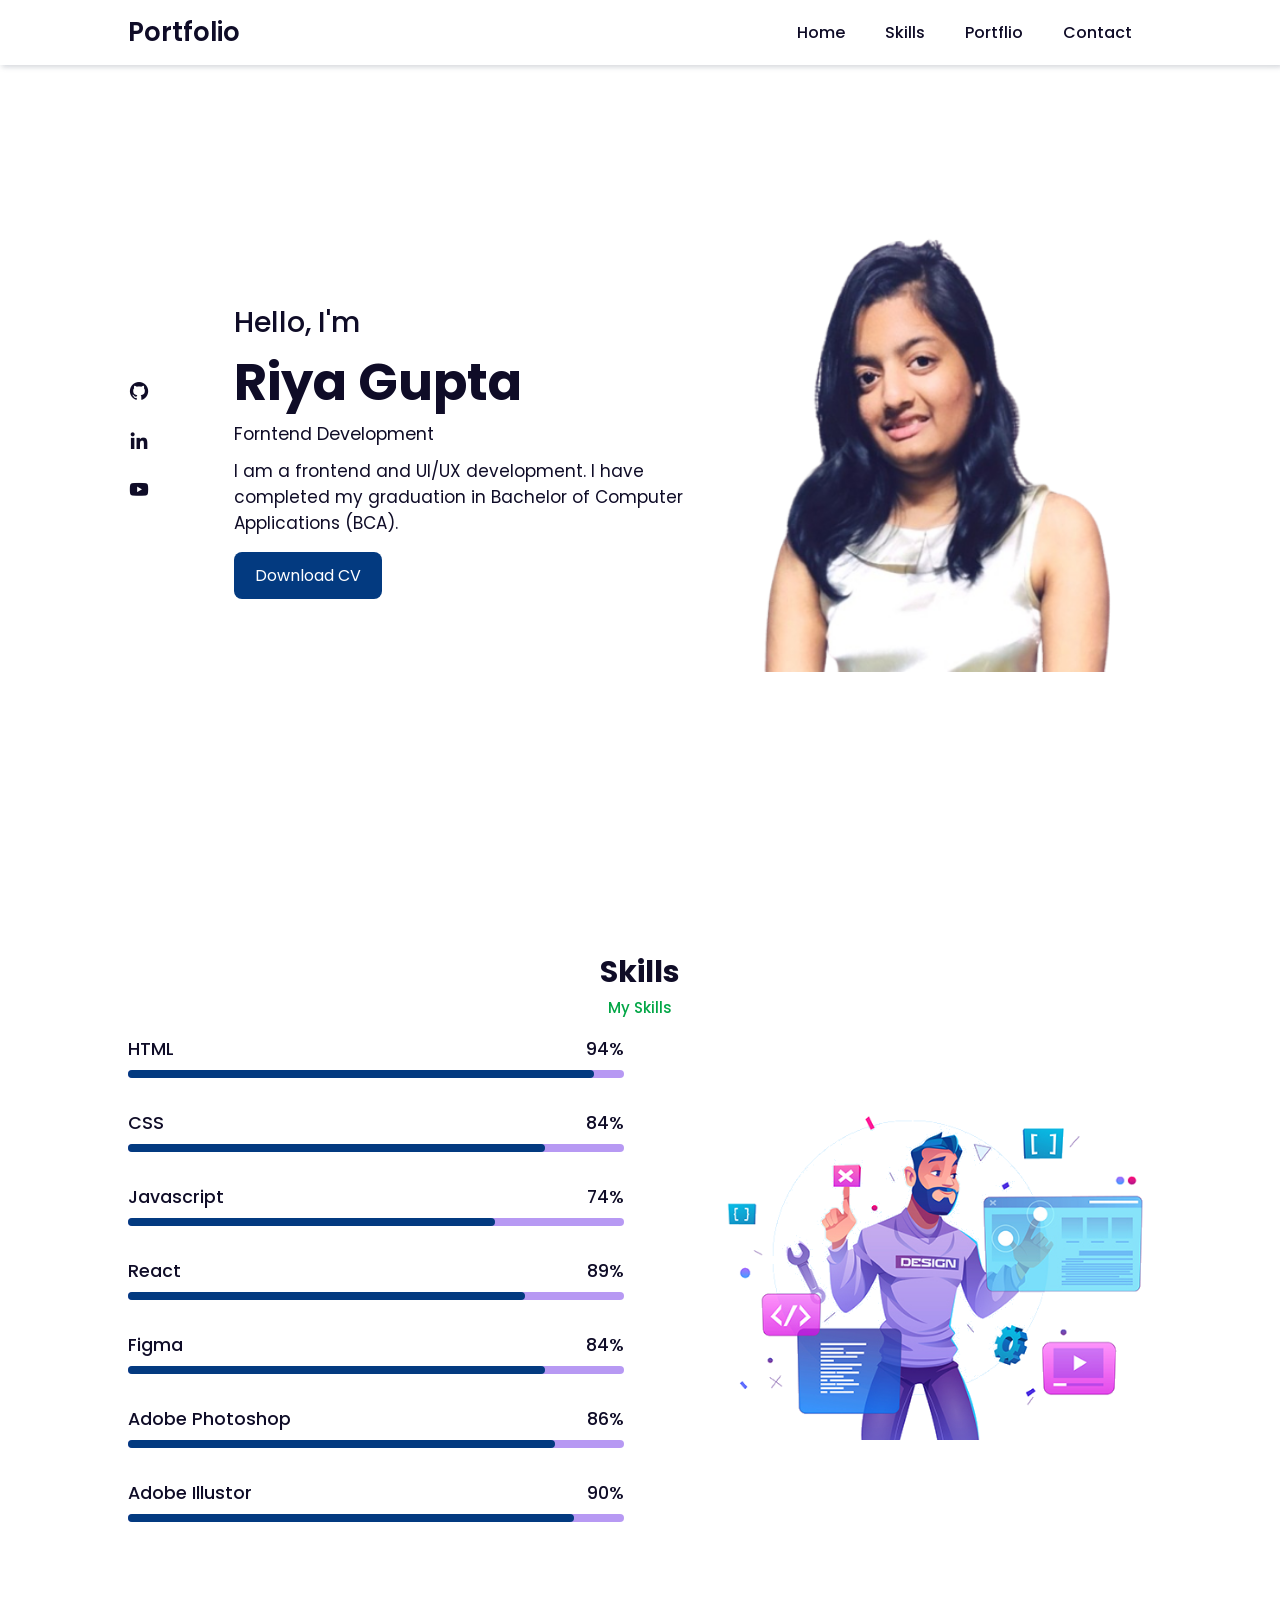
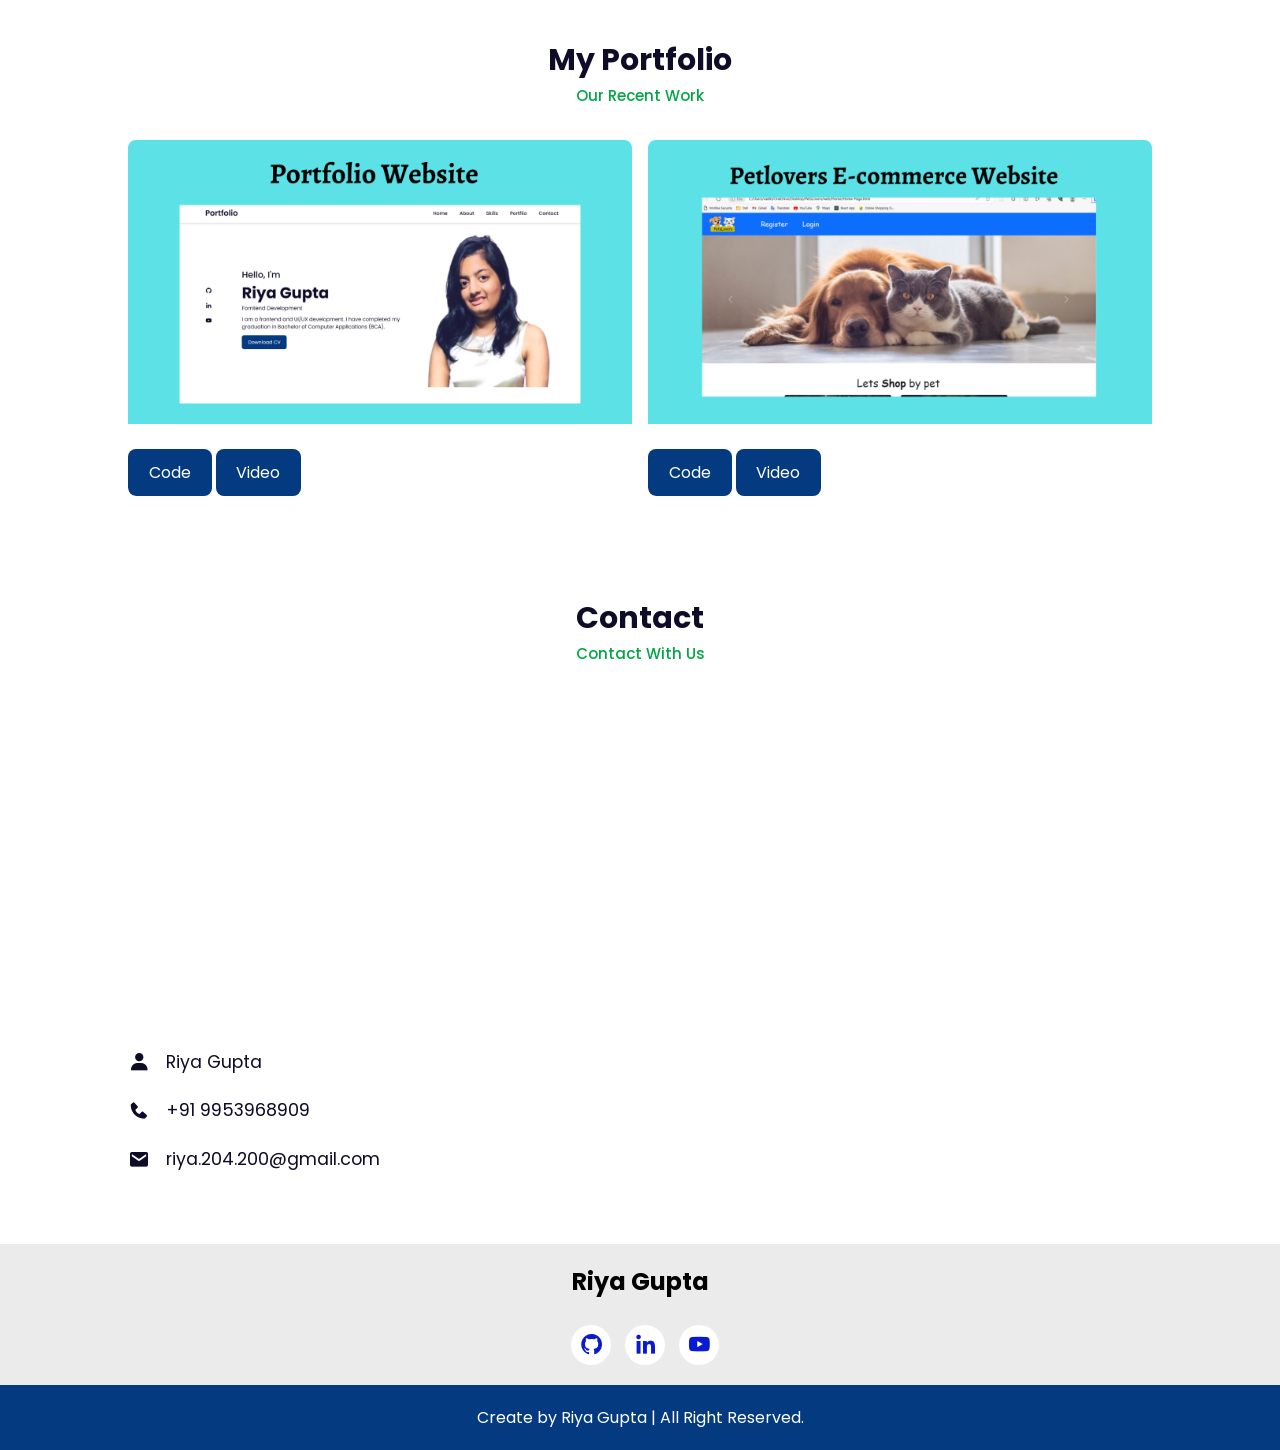
==== Home.html @ 0b8ed21f "update" ====
<!DOCTYPE html>
<html lang="en">

<head>

    <meta http-equiv="X-UA-Compatible" content="IE=edge">
    <meta name="viewport" content="width=device-width, initial-scale=1.0">
    <title> Portflio </title>
    <link rel="preload" as="image"
        imagesrcset="https://blog.thesimplifieddev.com/wp-content/uploads/2023/01/Portfolio-1-1024x510.jpg 1024w, https://blog.thesimplifieddev.com/wp-content/uploads/2023/01/Portfolio-1-1200x598.jpg 1200w, https://blog.thesimplifieddev.com/wp-content/uploads/2023/01/Portfolio-1.jpg 1324w"
        imagesizes="(max-width: 860px) 100vw, 860px" />
    <link rel="preload" as="font"
        href="https://blog.thesimplifieddev.com/wp-content/themes/smart-mag/css/icons/fonts/ts-icons.woff2?v2.4"
        type="font/woff2" crossorigin="anonymous" />
    <link rel="stylesheet" href="style.css">
    <link rel="stylesheet" href="https://cdnjs.cloudflare.com/ajax/libs/font-awesome/6.4.2/css/all.min.css"
        integrity="sha512-z3gLpd7yknf1YoNbCzqRKc4qyor8gaKU1qmn+CShxbuBusANI9QpRohGBreCFkKxLhei6S9CQXFEbbKuqLg0DA=="
        crossorigin="anonymous" referrerpolicy="no-referrer" />
    <link rel="shortcut icon" type="image/x-icon">
    <link href="https://cdn.jsdelivr.net/npm/boxicons@2.1.4/css/boxicons.min.css" rel="stylesheet">
    <link data-minify="1" rel="stylesheet"
        href="https://blog.thesimplifieddev.com/wp-content/cache/min/1/npm/boxicons@latest/css/boxicons.min.css?ver=1680857252">
</head>

<body>
    <!-------- Navigation Bar -------->
    <header>
        <a href="" class="logo">Portfolio</a>
        <div class="bx bx-menu" id="menu-icon"></div>
        <ul class="navbar">
            <li><a href="#home">Home</a></li>
            <li><a href="#skills">Skills</a></li>
            <li><a href="#portfolio">Portflio</a></li>
            <li><a href="#contact">Contact</a></li>
        </ul>
    </header>

    <!-------- Home -------->

    <section class="home" id="home">
        <div class="social">
            <a href="https://github.com/riyagupta20" target="_blank"><i class="bx bxl-github"></i></a>
            <a href="https://www.linkedin.com/in/riya-gupta-587297219/" target="_blank"><i class="bx bxl-linkedin"></i></a>
            <a href="https://www.youtube.com/@bhrvcoding8507" target="_blank"><i class="bx bxl-youtube"></i></a>
        </div>
        <div class="home-img">
            <img src="Images/user.png">
        </div>
        <div class="home-text">
            <span>Hello, I'm</span>
            <h1>Riya Gupta</h1>
            <h2>Forntend Development</h2>
            <p style="font-size: 17px;">I am a frontend and UI/UX development. I have completed my graduation in Bachelor of Computer
                Applications (BCA).</p>
            <a href="" class="btn">Download CV</a>
        </div>
    </section>

    <!-------- Skills -------->

    <section class="skills" id="skills">
        <div class="heading">
            <h2>Skills</h2>
            <span>My Skills</span>
        </div>
        <div class="skills-container">
            <div class="bars">
                <div class="bars-box">
                    <h3>HTML</h3>
                    <span>94%</span>
                    <div class="light-bar">
                        <div class="percent-bar html-bar"></div>
                    </div>
                </div>
                <div class="bars-box">
                    <h3>CSS</h3>
                    <span>84%</span>
                    <div class="light-bar"></div>
                    <div class="percent-bar css-bar"></div>
                </div>
                <div class="bars-box">
                    <h3>Javascript</h3>
                    <span>74%</span>
                    <div class="light-bar"></div>
                    <div class="percent-bar js-bar"></div>
                </div>
                <div class="bars-box">
                    <h3>React</h3>
                    <span>89%</span>
                    <div class="light-bar"></div>
                    <div class="percent-bar react-bar"></div>
                </div>
                <div class="bars-box">
                    <h3>Figma</h3>
                    <span>84%</span>
                    <div class="light-bar"></div>
                    <div class="percent-bar figma-bar"></div>
                </div>
                <div class="bars-box">
                    <h3>Adobe Photoshop</h3>
                    <span>86%</span>
                    <div class="light-bar"></div>
                    <div class="percent-bar photoshop-bar"></div>
                </div>
                <div class="bars-box">
                    <h3>Adobe Illustor</h3>
                    <span>90%</span>
                    <div class="light-bar"></div>
                    <div class="percent-bar illustor-bar"></div>
                </div>
            </div>
            <div class="skills-img">
                <img src="Images/123.png">
            </div>
        </div>
    </section>

    <!-------- Portfolio -------->

    <section class="portfolio" id="portfolio">
        <div class="heading">
            <h2>My Portfolio</h2>
            <span>Our Recent Work</span>
        </div>
        <div class="portfolio-content">
            <div class="portfolio-img">
                <img src="Images/Portfolio.png">
                <a href="https://github.com/riyagupta20/Portfolio" target="_blank" class="btn" style="margin-top: 5%;">Code</a>
                <a href="https://youtu.be/9Rh3gI2xFD0" target="_blank" class="btn" style="margin-top: 5%;">Video</a>
            </div>
            <div class="portfolio-img">
                <img src="Images/Portfolio1.png">
                <a href="https://github.com/riyagupta20/Petlovers-ecommerce-website" target="_blank" class="btn" style="margin-top: 5%;">Code</a>
                <a href="https://youtu.be/ftikjSPVSvY" target="_blank" class="btn" style="margin-top: 5%;">Video</a>
            </div>
        </div>
    </section>

    <!-------- Contact -------->

    <section class="contact" id="contact">
        <div class="heading">
            <h2>Contact</h2>
            <span>Contact With Us</span>
        </div>
        <div class="contact-container" >
            <div class="contact-img">
                <iframe src="https://www.google.com/maps/embed?pb=!1m18!1m12!1m3!1d3499.3540834877213!2d77.11524052522844!3d28.70896238060623!2m3!1f0!2f0!3f0!3m2!1i1024!2i768!4f13.1!3m3!1m2!1s0x390d0158f834e853%3A0x3e9949b834903711!2sSector%207%2C%20Rohini%2C%20Delhi%2C%20110085!5e0!3m2!1sen!2sin!4v1696503724364!5m2!1sen!2sin" 
                width="100%" height="360" style="border:0;" allowfullscreen="" loading="lazy" 
                referrerpolicy="no-referrer-when-downgrade"></iframe>
            </div>
            <div class="information">
                <div class="info-box">
                    <i class="bx bxs-user"></i>
                    <span>Riya Gupta</span>
                </div>
                <div class="info-box">
                    <i class="bx bxs-phone"></i>
                    <span>+91 9953968909</span>
                </div>
                <div class="info-box">
                    <i class="bx bxs-envelope"></i>
                    <span>riya.204.200@gmail.com</span>
                </div>
            </div>
        </div>
    </section>

    <!-------- Footer -------->

    <div class="footer">
        <h2>Riya Gupta</h2>
        <div class="footer-social">
            <a href="https://github.com/riyagupta20" target="_blank"><i class="bx bxl-github"></i></a>
            <a href="https://www.linkedin.com/in/riya-gupta-587297219/" target="_blank"><i class="bx bxl-linkedin"></i></a>
            <a href="https://www.youtube.com/@bhrvcoding8507" target="_blank"><i class="bx bxl-youtube"></i></a>
        </div>
    </div>
    <div class="copyright">
        <p>Create by Riya Gupta | All Right Reserved.</p>
    </div>
</body>
<script src="script.js"></script>
</html>
---- style.css ----
/* Google Fonts */
@import url("https://fonts.googleapis.com/css2?family=Poppins:wght@200;300;400;500;600;700&display=swap");
* {
  margin: 0;
  padding: 0;
  box-sizing: border-box;
  list-style: none;
  text-decoration: none;
  scroll-behavior: smooth;
  scroll-padding-top: 2rem;
  font-family: "Poppins", sans-serif;
}
:root {
  --main-color: #033a80;
  --bg-color: #fff;
  --text-color: #0f0c27;
  --hover: hsl(260, 100%, 51%);
 
  --big-font: 3.2rem;
  --medium-font: 1.8rem;
  --p-font: 0.941rem;
}
section {
  padding: 50px 10%;
}
body.active {
  --text-color: #fff;
  --bg-color: #0f0c27;
}
body {
  background: var(--bg-color);
  color: var(--text-color);
}
*::selection {
  color: var(--bg-color);
  background: var(--main-color);
}
.heading {
  text-align: center;
}
.heading h2 {
  font-size: 30px;
}
 
.heading span {
  font-size: var(--p-font);
  color: rgb(2, 166, 70);
}
header {
  position: fixed;
  width: 100%;
  top: 0;
  right: 0;
  z-index: 1000;
  display: flex;
  align-items: center;
  justify-content: space-between;
  background: var(--bg-color);
  padding: 13px 10%;
  transition: 0.2s;
  box-shadow: -3px -3px 7px #ffffff73,
				2px 2px 5px rgba(94, 104, 121, 0.288);
}
header.shadow {
  box-shadow: 0 0 4px rgb(14 55 54 / 15%);
}
.logo {
  font-size: 1.61rem;
  font-weight: 600;
  color: var(--text-color);
}
.navbar {
  display: flex;
}
.navbar a {
  font-size: 1rem;
  padding: 10px 20px;
  color: var(--text-color);
  font-weight: 500;
}
.navbar a:hover {
  color: var(--hover);
}
#menu-icon {
  font-size: 24px;
  cursor: pointer;
  z-index: 10001;
  display: none;
}
.home {
  position: relative;
  width: 100%;
  min-height: 100vh;
  display: grid;
  grid-template-columns: 0.2fr 1fr 1fr;
  align-items: center;
  gap: 1rem;
}
.home-img {
  order: 3;
}
.home-img img {
  width: 100%;
}
.home-text span {
  font-size: var(--medium-font);
  font-weight: 500;
}
.home-text h1 {
  font-size: var(--big-font);
}
.home-text h2 {
  font-size: 1.1rem;
  font-weight: 400;
}
.home-text p {
  font-size: var(--p-font);
  font-weight: 400;
  margin: 0.7rem 0 1rem;
}
.social {
  display: flex;
  flex-direction: column;
}
.social a {
  margin-bottom: 1rem;
  font-size: 22px;
  color: var(--text-color);
}
.social a:hover {
  color: var(--hover);
}
.btn {
  display: inline-block;
  background: var(--main-color);
  color: #fff;
  padding: 0.7rem 1.3rem;
  border-radius: 0.5rem;
}
.btn:hover {
  background: var(--hover);
}
.information {
  justify-content: center;
  place-items: center;
  margin: 1rem 0 1.4rem;
}
.information .info-box {
  display: flex;
  align-items: center;
  margin-bottom: 1.4rem;
}
.information .info-box .bx {
  font-size: 22px;
}
.information .info-box span {
  font-weight: 400;
  margin-left: 1rem;
}
.skills-container {
  display: grid;
  grid-template-columns: repeat(2, 1fr);
  align-items: center;
  gap: 2rem;
}
.skills-img img {
  width: 100%;
  padding-left: 4rem;
  object-position: center;
}
.bars-box {
  position: relative;
  display: flex;
  justify-content: space-between;
  align-items: center;
  padding: 1rem 0;
  margin-bottom: 1rem;
}
.bars-box h3,
span {
  font-size: 1.1rem;
  font-weight: 500;
}
.light-bar {
  position: absolute;
  bottom: 0;
  left: 0;
  width: 100%;
  height: 0.5rem;
  background: hsla(260, 100%, 44%, 0.4);
  border-radius: 0.5rem;
}
.percent-bar {
  position: absolute;
  bottom: 0;
  left: 0;
  height: 0.5rem;
  background: var(--main-color);
  border-radius: 0.5rem;
}
.html-bar {
  width: 94%;
}
.css-bar {
  width: 84%;
}
.js-bar {
  width: 74%;
}
.react-bar {
  width: 80%;
}
.figma-bar {
    width: 84%;
}
.photoshop-bar {
    width: 86%;
}
.illustor-bar {
    width: 90%;
}
.portfolio-content {
  display: grid;
  grid-template-columns: repeat(auto-fit, minmax(280px, auto));
  gap: 1rem;
  margin-top: 2rem;
}
.portfolio-img {
  overflow: hidden;
  border-radius: 0.5rem;
}
.portfolio-img img {
  width: 100%;
  display: block;
}
.portfolio-img img:hover {
  transform: scale(1.1);
  transition: 1s;
}
.contact-content {
  display: grid;
  grid-template-columns: repeat(auto-fit, minmax(200px, auto));
  justify-content: center;
  gap: 1rem;
  margin-top: 2rem;
}
.footer {
  display: grid;
  place-items: center;
  padding: 20px;
  background: #ebebeb;
  color: #000;
}
.footer h2 {
  font-size: 1.5rem;
  margin-bottom: 1.6rem;
}
.footer-social a i{
  color: rgb(10, 26, 208);
  font-size: 25px;
  margin-left: 10px;
  text-align: center;
  line-height: 40px;
  background-color: #fff;
  border-radius: 50%;
  width: 40px;
  height: 40px;
}
.copyright {
  padding: 20px;
  background: var(--main-color);
  text-align: center;
  color: #fff;
}
.copyright a{
  color: #22cf91;
}

/* Making Responsive */
@media (max-width: 991px) {
  header {
    padding: 18px 4%;
  }
  section {
    padding: 50px 4%;
  }
}
@media (max-width: 881px) {
  :root {
    --big-font: 2.7rem;
    --medium-font: 1.4rem;
  }
}
@media (max-width: 768px) {
  :root {
    --big-font: 2.4rem;
    --medium-font: 1.2rem;
  }
  header {
    padding: 11px 4%;
  }
  #menu-icon {
    display: initial;
    color: var(--text-color);
  }
  header .navbar {
    position: absolute;
    top: -500px;
    left: 0;
    right: 0;
    display: flex;
    flex-direction: column;
    background: var(--bg-color);
    box-shadow: 0 4px 4px rgb(0 0 0 / 10%);
    transition: 0.2s ease;
    text-align: center;
  }
  .navbar.active {
    top: 100%;
  }
  .navbar a {
    padding: 1.5rem;
    display: block;
    background: var(--bg-color);
  }
  .scroll-down {
    display: none;
  }
  .home {
    grid-template-columns: 0.5fr 3fr;
  }
  .home-text {
    grid-column: 1/3;
    padding-left: 1.4rem;
  }
  .home-img {
    order: initial;
  }
  .home-img img {
    margin-top: 2rem;
    width: 70%;
  }
  .skills-container {
    grid-template-columns: 1fr;
  }
  .skills-img img {
    width: 70%;
  }
  .skills-img {
    display: none;
  }
  .contact-container {
    margin-top: 2rem;
    grid-template-columns: 1fr;
  }
  .contact-img iframe{
    width: 100%;
    height: 300px;
  }
}
@media (max-width: 340px) {
  :root {
    --big-font: 1.7rem;
    --medium-font: 1.1rem;
  }
  .home-text span {
    font-size: 1rem;
  }
  .home-text h2 {
    font-size: 0.9rem;
    font-weight: 500;
  }
  .information .info-box span {
    font-size: 1rem;
  }
  .portfolio-content {
    grid-template-columns: repeat(auto-fit, minmax(200px, auto));
  }
}
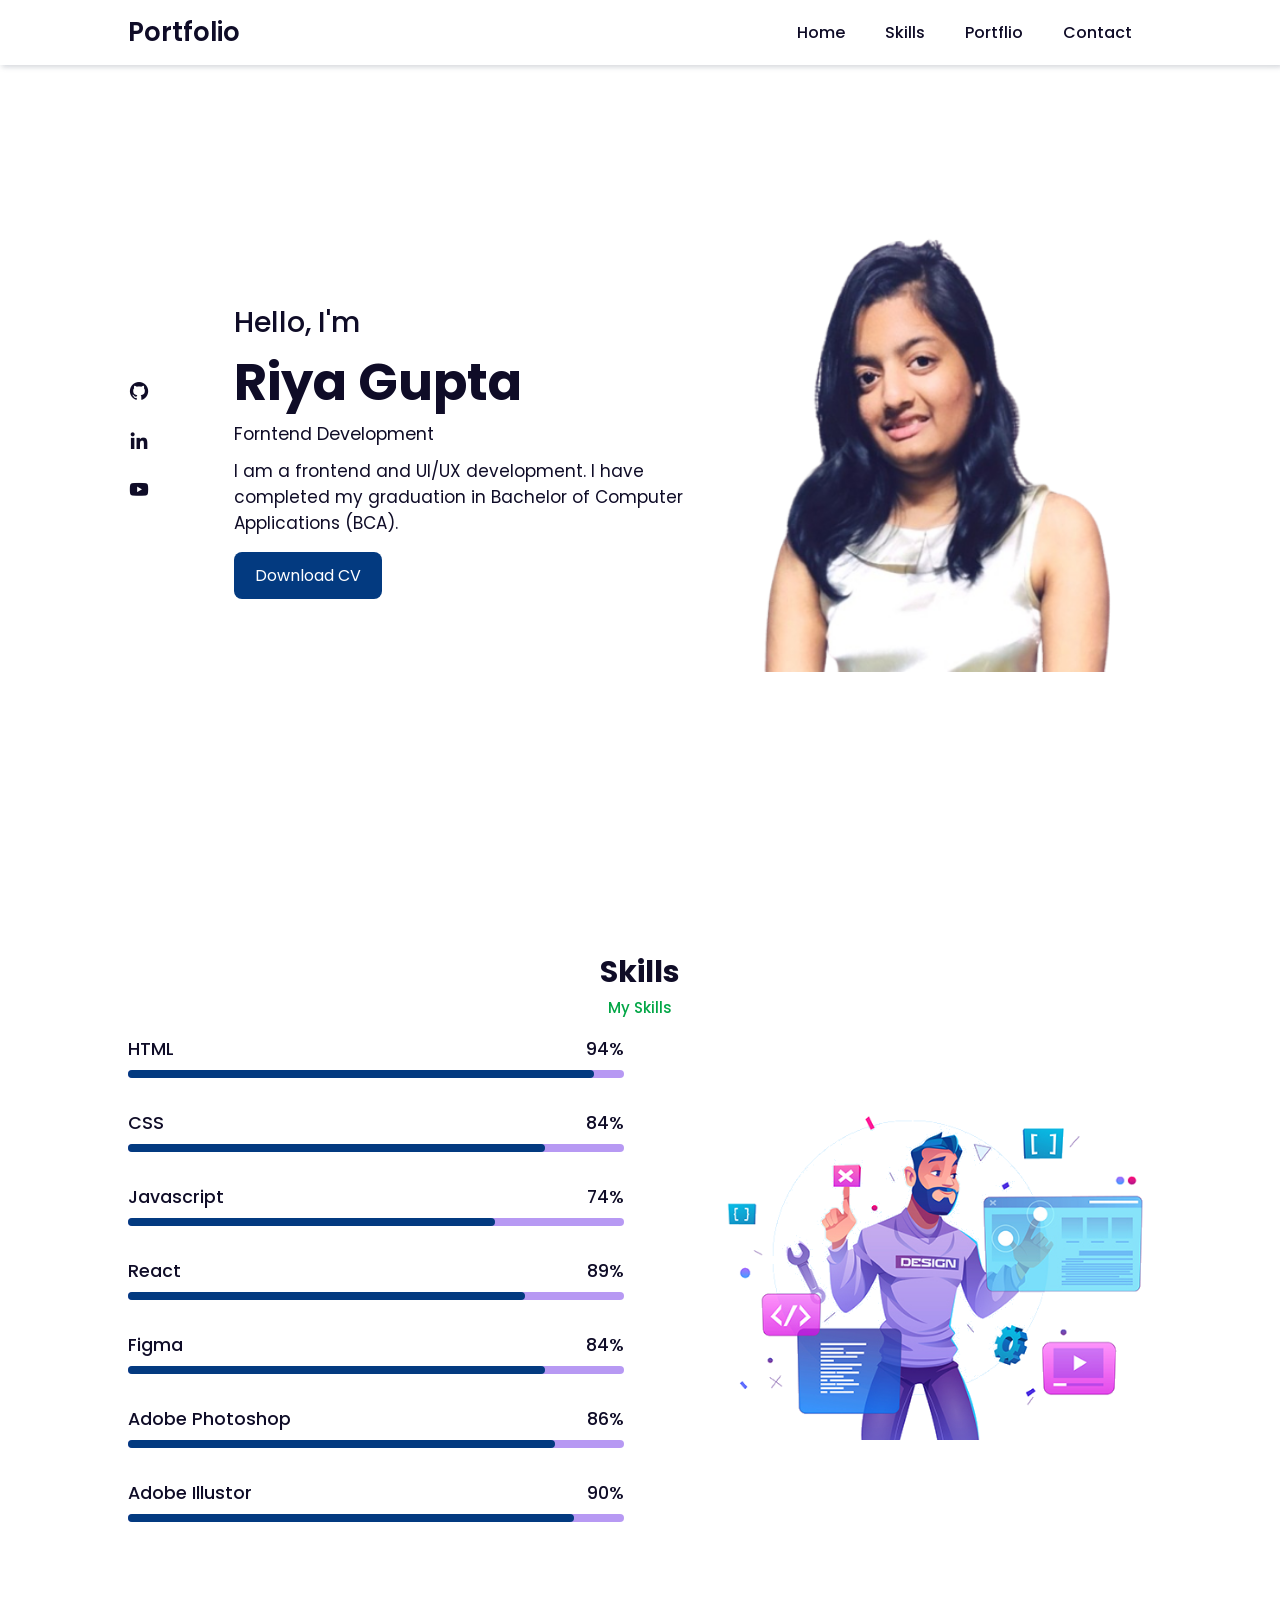
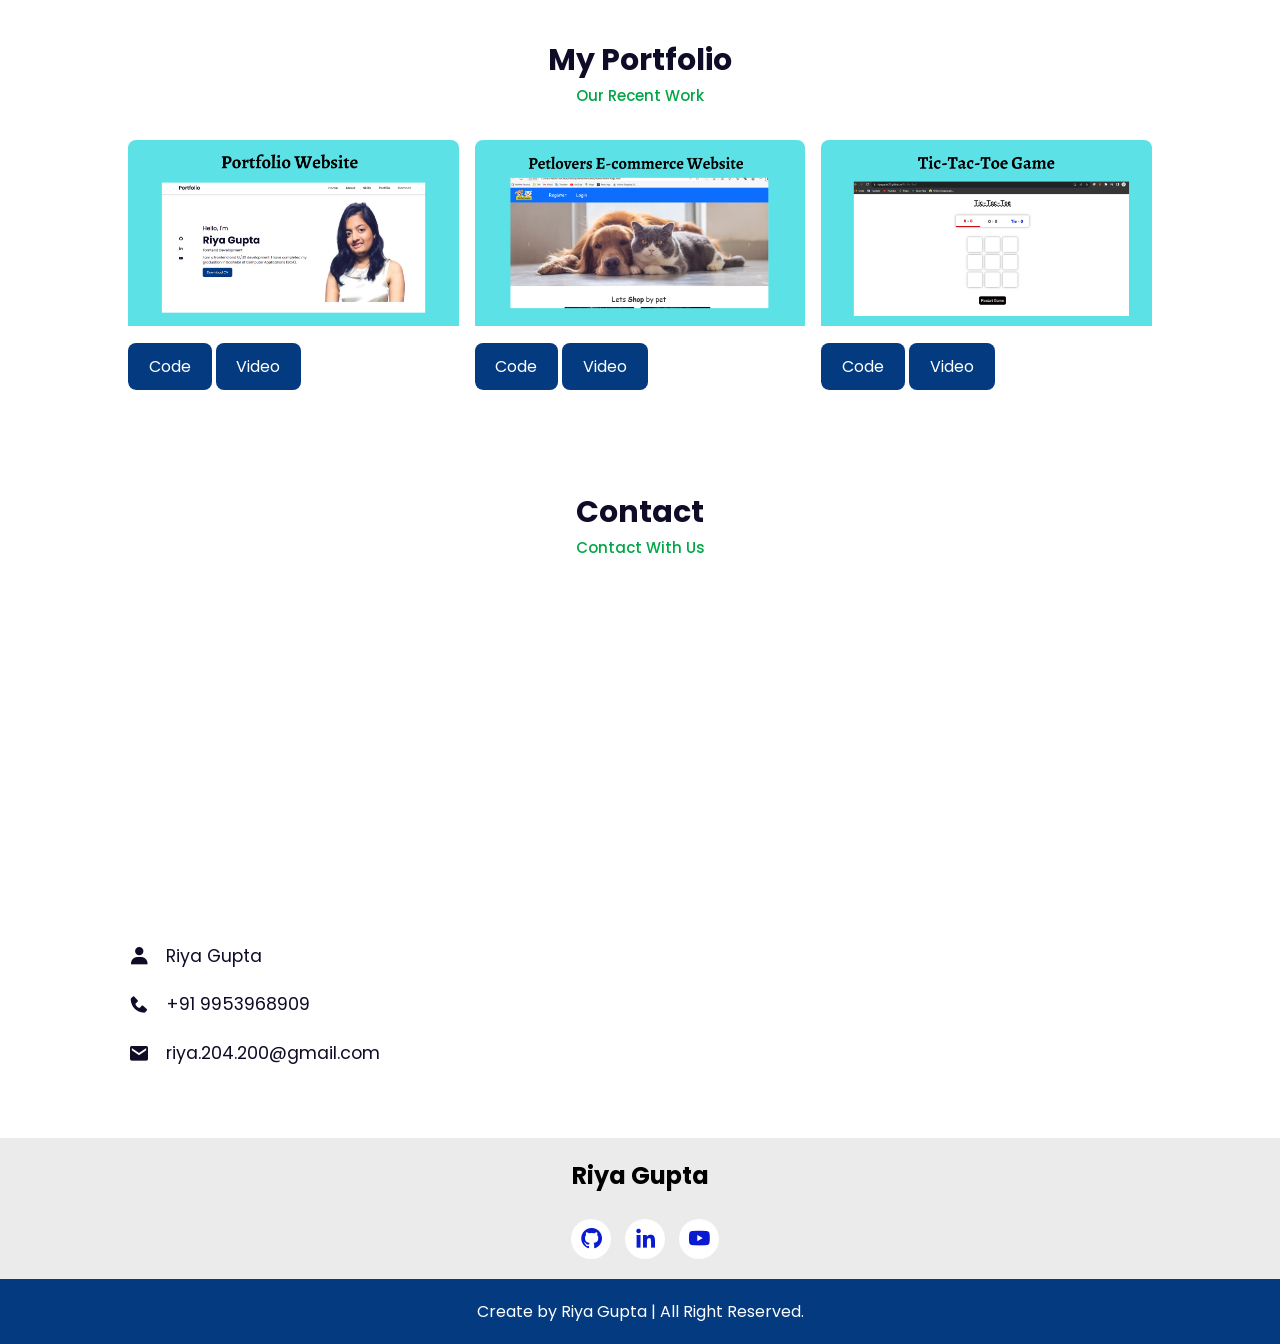
==== commit ef4c2b27: "update" ====
--- a/Home.html
+++ b/Home.html
@@ -133,6 +133,11 @@
                 <a href="https://github.com/riyagupta20/Petlovers-ecommerce-website" target="_blank" class="btn" style="margin-top: 5%;">Code</a>
                 <a href="https://youtu.be/ftikjSPVSvY" target="_blank" class="btn" style="margin-top: 5%;">Video</a>
             </div>
+            <div class="portfolio-img">
+                <img src="Images/Portfolio2.png">
+                <a href="https://github.com/riyagupta20/Tic-Tac-Toe" target="_blank" class="btn" style="margin-top: 5%;">Code</a>
+                <a href="https://youtu.be/hB0wl5mKiqo" target="_blank" class="btn" style="margin-top: 5%;">Video</a>
+            </div>
         </div>
     </section>
 
